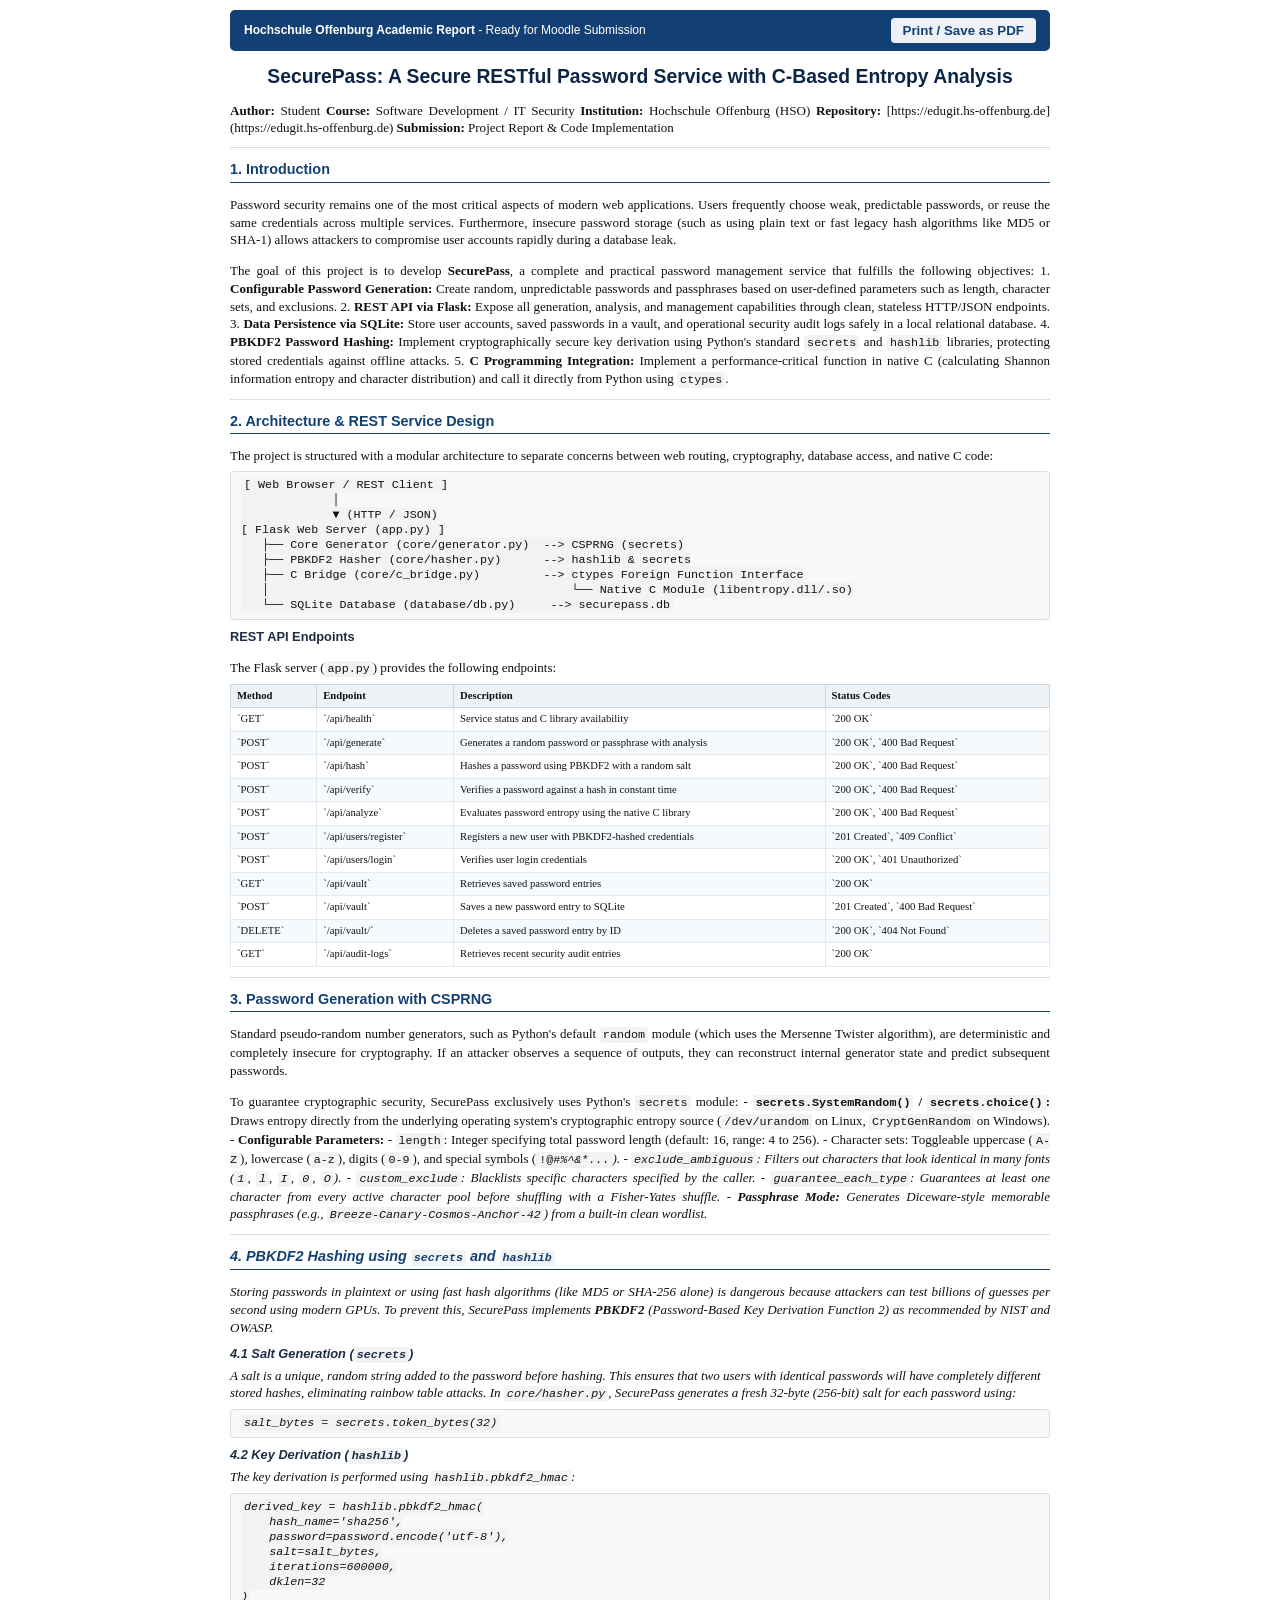
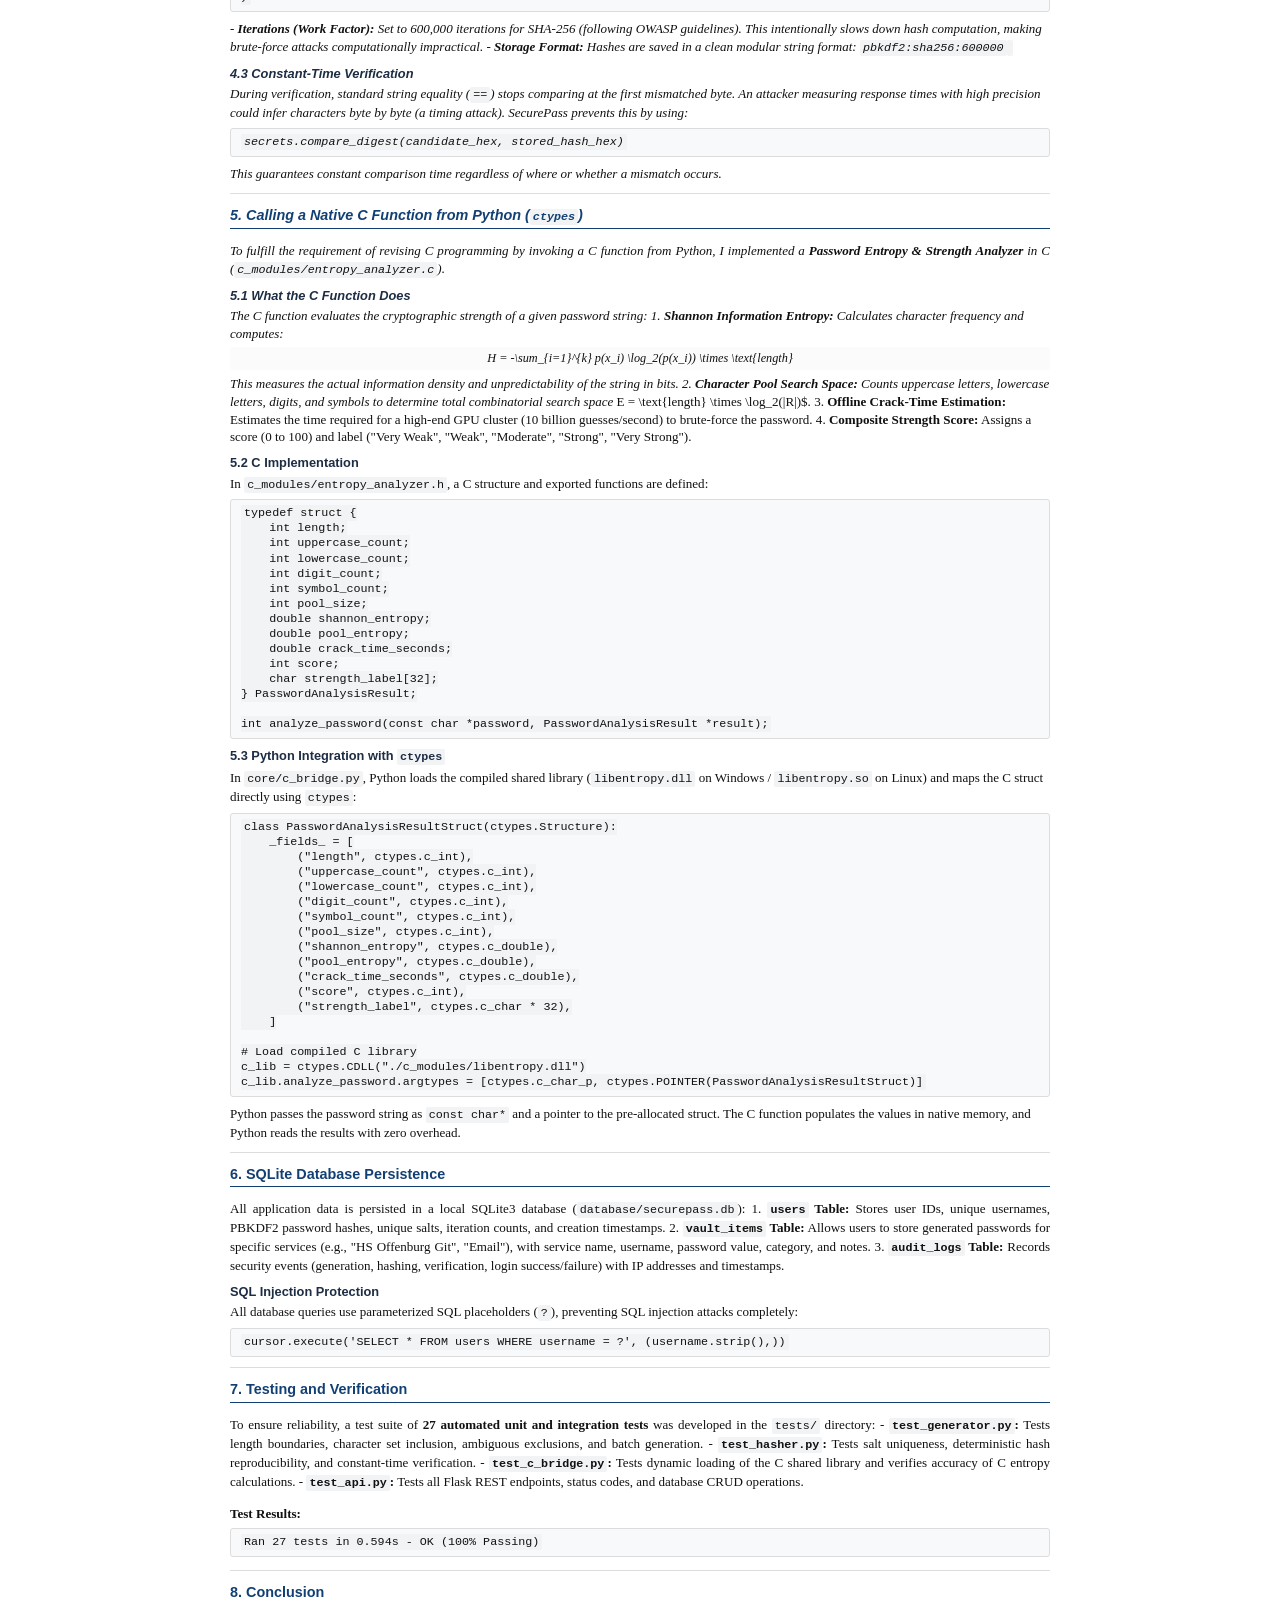
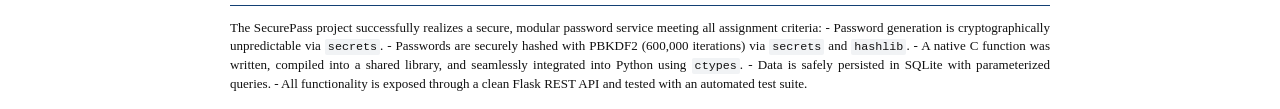
==== report/SecurePass_Academic_Report.html @ 44bfd53d "Initial commit: SecurePass password service with Flask, SQLite, PBKDF2, and C entropy analysis" ====
<!DOCTYPE html>
<html lang="en">
<head>
<meta charset="UTF-8">
<title>SecurePass Academic Report - Hochschule Offenburg</title>
<style>
    @page {
        size: A4;
        margin: 14mm 15mm 14mm 15mm;
        @bottom-right {
            content: "Page " counter(page) " of " counter(pages);
            font-size: 8pt;
            color: #666;
        }
    }
    body {
        font-family: 'Times New Roman', Times, serif;
        font-size: 9.8pt;
        line-height: 1.36;
        color: #111;
        background: #fff;
        max-width: 820px;
        margin: 0 auto;
        padding: 10px;
    }
    h1 {
        font-family: 'Arial', 'Helvetica', sans-serif;
        font-size: 14.5pt;
        font-weight: bold;
        text-align: center;
        margin-bottom: 6px;
        line-height: 1.22;
        color: #0b2545;
    }
    .author-meta {
        text-align: center;
        font-size: 8.5pt;
        color: #444;
        margin-bottom: 12px;
    }
    h2 {
        font-family: 'Arial', 'Helvetica', sans-serif;
        font-size: 10.8pt;
        font-weight: bold;
        color: #134074;
        border-bottom: 1px solid #134074;
        padding-bottom: 2px;
        margin-top: 12px;
        margin-bottom: 5px;
        page-break-after: avoid;
    }
    h3 {
        font-family: 'Arial', 'Helvetica', sans-serif;
        font-size: 9.6pt;
        font-weight: bold;
        color: #1d2d44;
        margin-top: 8px;
        margin-bottom: 3px;
        page-break-after: avoid;
    }
    p {
        margin-bottom: 6px;
        text-align: justify;
    }
    .academic-list {
        margin: 4px 0 6px 20px;
        padding: 0;
    }
    .academic-list li {
        margin-bottom: 3px;
        text-align: justify;
    }
    code {
        font-family: 'Courier New', Courier, monospace;
        font-size: 8.8pt;
        background-color: #f1f3f5;
        padding: 1px 3px;
        border-radius: 2px;
    }
    pre.code-block {
        background-color: #f8f9fa;
        border: 1px solid #dcdcdc;
        border-radius: 3px;
        padding: 6px 10px;
        font-family: 'Courier New', Courier, monospace;
        font-size: 8pt;
        line-height: 1.28;
        overflow-x: auto;
        margin: 6px 0 8px 0;
        page-break-inside: avoid;
    }
    .math-display {
        text-align: center;
        margin: 5px 0;
        font-style: italic;
        background: #fbfbfb;
        padding: 3px;
        border-radius: 3px;
        font-size: 9.2pt;
    }
    .divider {
        border: none;
        border-top: 1px solid #ddd;
        margin: 10px 0;
    }
    .academic-table {
        width: 100%;
        border-collapse: collapse;
        font-size: 8pt;
        margin: 6px 0 8px 0;
        page-break-inside: avoid;
    }
    .academic-table th {
        background-color: #edf2f7;
        border: 1px solid #cbd5e0;
        padding: 4px 6px;
        font-weight: bold;
        text-align: left;
    }
    .academic-table td {
        border: 1px solid #e2e8f0;
        padding: 4px 6px;
    }
    .academic-table tr:nth-child(even) {
        background-color: #f7fafc;
    }
    .print-bar {
        background: #134074;
        color: white;
        padding: 8px 14px;
        margin-bottom: 14px;
        border-radius: 5px;
        display: flex;
        justify-content: space-between;
        align-items: center;
        font-family: sans-serif;
        font-size: 9pt;
    }
    .print-btn {
        background: #eef2f6;
        color: #134074;
        border: none;
        padding: 5px 12px;
        border-radius: 4px;
        font-weight: bold;
        cursor: pointer;
    }
    @media print {
        .print-bar {
            display: none;
        }
        body {
            padding: 0;
            max-width: 100%;
        }
    }
</style>
</head>
<body>
<div class="print-bar">
    <span><strong>Hochschule Offenburg Academic Report</strong> - Ready for Moodle Submission</span>
    <button class="print-btn" onclick="window.print()">Print / Save as PDF</button>
</div>
<h1>SecurePass: A Secure RESTful Password Service with C-Based Entropy Analysis</h1>
<p><strong>Author:</strong> Student   <strong>Course:</strong> Software Development / IT Security   <strong>Institution:</strong> Hochschule Offenburg (HSO)   <strong>Repository:</strong> [https://edugit.hs-offenburg.de](https://edugit.hs-offenburg.de)   <strong>Submission:</strong> Project Report & Code Implementation</p>
<hr class="divider">
<h2>1. Introduction</h2>
<p>Password security remains one of the most critical aspects of modern web applications. Users frequently choose weak, predictable passwords, or reuse the same credentials across multiple services. Furthermore, insecure password storage (such as using plain text or fast legacy hash algorithms like MD5 or SHA-1) allows attackers to compromise user accounts rapidly during a database leak.</p>
<p>The goal of this project is to develop <strong>SecurePass</strong>, a complete and practical password management service that fulfills the following objectives: 1. <strong>Configurable Password Generation:</strong> Create random, unpredictable passwords and passphrases based on user-defined parameters such as length, character sets, and exclusions. 2. <strong>REST API via Flask:</strong> Expose all generation, analysis, and management capabilities through clean, stateless HTTP/JSON endpoints. 3. <strong>Data Persistence via SQLite:</strong> Store user accounts, saved passwords in a vault, and operational security audit logs safely in a local relational database. 4. <strong>PBKDF2 Password Hashing:</strong> Implement cryptographically secure key derivation using Python's standard <code>secrets</code> and <code>hashlib</code> libraries, protecting stored credentials against offline attacks. 5. <strong>C Programming Integration:</strong> Implement a performance-critical function in native C (calculating Shannon information entropy and character distribution) and call it directly from Python using <code>ctypes</code>.</p>
<hr class="divider">
<h2>2. Architecture & REST Service Design</h2>
<p>The project is structured with a modular architecture to separate concerns between web routing, cryptography, database access, and native C code:</p>
<pre class="code-block "><code>[ Web Browser / REST Client ]
             │
             ▼ (HTTP / JSON)
[ Flask Web Server (app.py) ]
   ├── Core Generator (core/generator.py)  --&gt; CSPRNG (secrets)
   ├── PBKDF2 Hasher (core/hasher.py)      --&gt; hashlib &amp; secrets
   ├── C Bridge (core/c_bridge.py)         --&gt; ctypes Foreign Function Interface
   │                                           └── Native C Module (libentropy.dll/.so)
   └── SQLite Database (database/db.py)     --&gt; securepass.db</code></pre>
<h3>REST API Endpoints</h3>
<p>The Flask server (<code>app.py</code>) provides the following endpoints:</p>
<table class="academic-table">
<thead><tr><th>Method</th><th>Endpoint</th><th>Description</th><th>Status Codes</th></tr></thead>
<tbody><tr><td>`GET`</td><td>`/api/health`</td><td>Service status and C library availability</td><td>`200 OK`</td></tr><tr><td>`POST`</td><td>`/api/generate`</td><td>Generates a random password or passphrase with analysis</td><td>`200 OK`, `400 Bad Request`</td></tr><tr><td>`POST`</td><td>`/api/hash`</td><td>Hashes a password using PBKDF2 with a random salt</td><td>`200 OK`, `400 Bad Request`</td></tr><tr><td>`POST`</td><td>`/api/verify`</td><td>Verifies a password against a hash in constant time</td><td>`200 OK`, `400 Bad Request`</td></tr><tr><td>`POST`</td><td>`/api/analyze`</td><td>Evaluates password entropy using the native C library</td><td>`200 OK`, `400 Bad Request`</td></tr><tr><td>`POST`</td><td>`/api/users/register`</td><td>Registers a new user with PBKDF2-hashed credentials</td><td>`201 Created`, `409 Conflict`</td></tr><tr><td>`POST`</td><td>`/api/users/login`</td><td>Verifies user login credentials</td><td>`200 OK`, `401 Unauthorized`</td></tr><tr><td>`GET`</td><td>`/api/vault`</td><td>Retrieves saved password entries</td><td>`200 OK`</td></tr><tr><td>`POST`</td><td>`/api/vault`</td><td>Saves a new password entry to SQLite</td><td>`201 Created`, `400 Bad Request`</td></tr><tr><td>`DELETE`</td><td>`/api/vault/<id>`</td><td>Deletes a saved password entry by ID</td><td>`200 OK`, `404 Not Found`</td></tr><tr><td>`GET`</td><td>`/api/audit-logs`</td><td>Retrieves recent security audit entries</td><td>`200 OK`</td></tr></tbody></table>
<hr class="divider">
<h2>3. Password Generation with CSPRNG</h2>
<p>Standard pseudo-random number generators, such as Python's default <code>random</code> module (which uses the Mersenne Twister algorithm), are deterministic and completely insecure for cryptography. If an attacker observes a sequence of outputs, they can reconstruct internal generator state and predict subsequent passwords.</p>
<p>To guarantee cryptographic security, SecurePass exclusively uses Python's <code>secrets</code> module: - <strong><code>secrets.SystemRandom()</code> / <code>secrets.choice()</code>:</strong> Draws entropy directly from the underlying operating system's cryptographic entropy source (<code>/dev/urandom</code> on Linux, <code>CryptGenRandom</code> on Windows). - <strong>Configurable Parameters:</strong>   - <code>length</code>: Integer specifying total password length (default: 16, range: 4 to 256).   - Character sets: Toggleable uppercase (<code>A-Z</code>), lowercase (<code>a-z</code>), digits (<code>0-9</code>), and special symbols (<code>!@#<em>%^&*...</code>).   - <code>exclude_ambiguous</code>: Filters out characters that look identical in many fonts (<code>1</code>, <code>l</code>, <code>I</code>, <code>0</code>, <code>O</code>).   - <code>custom_exclude</code>: Blacklists specific characters specified by the caller.   - <code>guarantee_each_type</code>: Guarantees at least one character from every active character pool before shuffling with a Fisher-Yates shuffle.   - <strong>Passphrase Mode:</strong> Generates Diceware-style memorable passphrases (e.g., <code>Breeze-Canary-Cosmos-Anchor-42</code>) from a built-in clean wordlist.</p>
<hr class="divider">
<h2>4. PBKDF2 Hashing using <code>secrets</code> and <code>hashlib</code></h2>
<p>Storing passwords in plaintext or using fast hash algorithms (like MD5 or SHA-256 alone) is dangerous because attackers can test billions of guesses per second using modern GPUs. To prevent this, SecurePass implements <strong>PBKDF2</strong> (Password-Based Key Derivation Function 2) as recommended by NIST and OWASP.</p>
<h3>4.1 Salt Generation (<code>secrets</code>)</h3>
A salt is a unique, random string added to the password before hashing. This ensures that two users with identical passwords will have completely different stored hashes, eliminating rainbow table attacks.
In <code>core/hasher.py</code>, SecurePass generates a fresh 32-byte (256-bit) salt for each password using:
<pre class="code-block python"><code>salt_bytes = secrets.token_bytes(32)</code></pre>
<h3>4.2 Key Derivation (<code>hashlib</code>)</h3>
The key derivation is performed using <code>hashlib.pbkdf2_hmac</code>:
<pre class="code-block python"><code>derived_key = hashlib.pbkdf2_hmac(
    hash_name='sha256',
    password=password.encode('utf-8'),
    salt=salt_bytes,
    iterations=600000,
    dklen=32
)</code></pre>
- <strong>Iterations (Work Factor):</strong> Set to 600,000 iterations for SHA-256 (following OWASP guidelines). This intentionally slows down hash computation, making brute-force attacks computationally impractical.
- <strong>Storage Format:</strong> Hashes are saved in a clean modular string format:
  <code>pbkdf2:sha256:600000</em><salt_hex><em><hash_hex></code>
<h3>4.3 Constant-Time Verification</h3>
During verification, standard string equality (<code>==</code>) stops comparing at the first mismatched byte. An attacker measuring response times with high precision could infer characters byte by byte (a timing attack). SecurePass prevents this by using:
<pre class="code-block python"><code>secrets.compare_digest(candidate_hex, stored_hash_hex)</code></pre>
This guarantees constant comparison time regardless of where or whether a mismatch occurs.
<hr class="divider">
<h2>5. Calling a Native C Function from Python (<code>ctypes</code>)</h2>
<p>To fulfill the requirement of revising C programming by invoking a C function from Python, I implemented a <strong>Password Entropy & Strength Analyzer</strong> in C (<code>c_modules/entropy_analyzer.c</code>).</p>
<h3>5.1 What the C Function Does</h3>
The C function evaluates the cryptographic strength of a given password string:
1. <strong>Shannon Information Entropy:</strong> Calculates character frequency and computes:
   <div class="math-display"><em>H = -\sum_{i=1}^{k} p(x_i) \log_2(p(x_i)) \times \text{length}</em></div>
   This measures the actual information density and unpredictability of the string in bits.
2. <strong>Character Pool Search Space:</strong> Counts uppercase letters, lowercase letters, digits, and symbols to determine total combinatorial search space </em>E = \text{length} \times \log_2(|R|)$.
3. <strong>Offline Crack-Time Estimation:</strong> Estimates the time required for a high-end GPU cluster (10 billion guesses/second) to brute-force the password.
4. <strong>Composite Strength Score:</strong> Assigns a score (0 to 100) and label ("Very Weak", "Weak", "Moderate", "Strong", "Very Strong").
<h3>5.2 C Implementation</h3>
In <code>c_modules/entropy_analyzer.h</code>, a C structure and exported functions are defined:
<pre class="code-block c"><code>typedef struct {
    int length;
    int uppercase_count;
    int lowercase_count;
    int digit_count;
    int symbol_count;
    int pool_size;
    double shannon_entropy;
    double pool_entropy;
    double crack_time_seconds;
    int score;
    char strength_label[32];
} PasswordAnalysisResult;

int analyze_password(const char *password, PasswordAnalysisResult *result);</code></pre>
<h3>5.3 Python Integration with <code>ctypes</code></h3>
In <code>core/c_bridge.py</code>, Python loads the compiled shared library (<code>libentropy.dll</code> on Windows / <code>libentropy.so</code> on Linux) and maps the C struct directly using <code>ctypes</code>:
<pre class="code-block python"><code>class PasswordAnalysisResultStruct(ctypes.Structure):
    _fields_ = [
        ("length", ctypes.c_int),
        ("uppercase_count", ctypes.c_int),
        ("lowercase_count", ctypes.c_int),
        ("digit_count", ctypes.c_int),
        ("symbol_count", ctypes.c_int),
        ("pool_size", ctypes.c_int),
        ("shannon_entropy", ctypes.c_double),
        ("pool_entropy", ctypes.c_double),
        ("crack_time_seconds", ctypes.c_double),
        ("score", ctypes.c_int),
        ("strength_label", ctypes.c_char * 32),
    ]

# Load compiled C library
c_lib = ctypes.CDLL("./c_modules/libentropy.dll")
c_lib.analyze_password.argtypes = [ctypes.c_char_p, ctypes.POINTER(PasswordAnalysisResultStruct)]</code></pre>
Python passes the password string as <code>const char*</code> and a pointer to the pre-allocated struct. The C function populates the values in native memory, and Python reads the results with zero overhead.
<hr class="divider">
<h2>6. SQLite Database Persistence</h2>
<p>All application data is persisted in a local SQLite3 database (<code>database/securepass.db</code>): 1. <strong><code>users</code> Table:</strong> Stores user IDs, unique usernames, PBKDF2 password hashes, unique salts, iteration counts, and creation timestamps. 2. <strong><code>vault_items</code> Table:</strong> Allows users to store generated passwords for specific services (e.g., "HS Offenburg Git", "Email"), with service name, username, password value, category, and notes. 3. <strong><code>audit_logs</code> Table:</strong> Records security events (generation, hashing, verification, login success/failure) with IP addresses and timestamps.</p>
<h3>SQL Injection Protection</h3>
All database queries use parameterized SQL placeholders (<code>?</code>), preventing SQL injection attacks completely:
<pre class="code-block python"><code>cursor.execute('SELECT * FROM users WHERE username = ?', (username.strip(),))</code></pre>
<hr class="divider">
<h2>7. Testing and Verification</h2>
<p>To ensure reliability, a test suite of <strong>27 automated unit and integration tests</strong> was developed in the <code>tests/</code> directory: - <strong><code>test_generator.py</code>:</strong> Tests length boundaries, character set inclusion, ambiguous exclusions, and batch generation. - <strong><code>test_hasher.py</code>:</strong> Tests salt uniqueness, deterministic hash reproducibility, and constant-time verification. - <strong><code>test_c_bridge.py</code>:</strong> Tests dynamic loading of the C shared library and verifies accuracy of C entropy calculations. - <strong><code>test_api.py</code>:</strong> Tests all Flask REST endpoints, status codes, and database CRUD operations.</p>
<p><strong>Test Results:</strong> <pre class="code-block "><code>Ran 27 tests in 0.594s - OK (100% Passing)</code></pre></p>
<hr class="divider">
<h2>8. Conclusion</h2>
<p>The SecurePass project successfully realizes a secure, modular password service meeting all assignment criteria: - Password generation is cryptographically unpredictable via <code>secrets</code>. - Passwords are securely hashed with PBKDF2 (600,000 iterations) via <code>secrets</code> and <code>hashlib</code>. - A native C function was written, compiled into a shared library, and seamlessly integrated into Python using <code>ctypes</code>. - Data is safely persisted in SQLite with parameterized queries. - All functionality is exposed through a clean Flask REST API and tested with an automated test suite.</p>
</body>
</html>
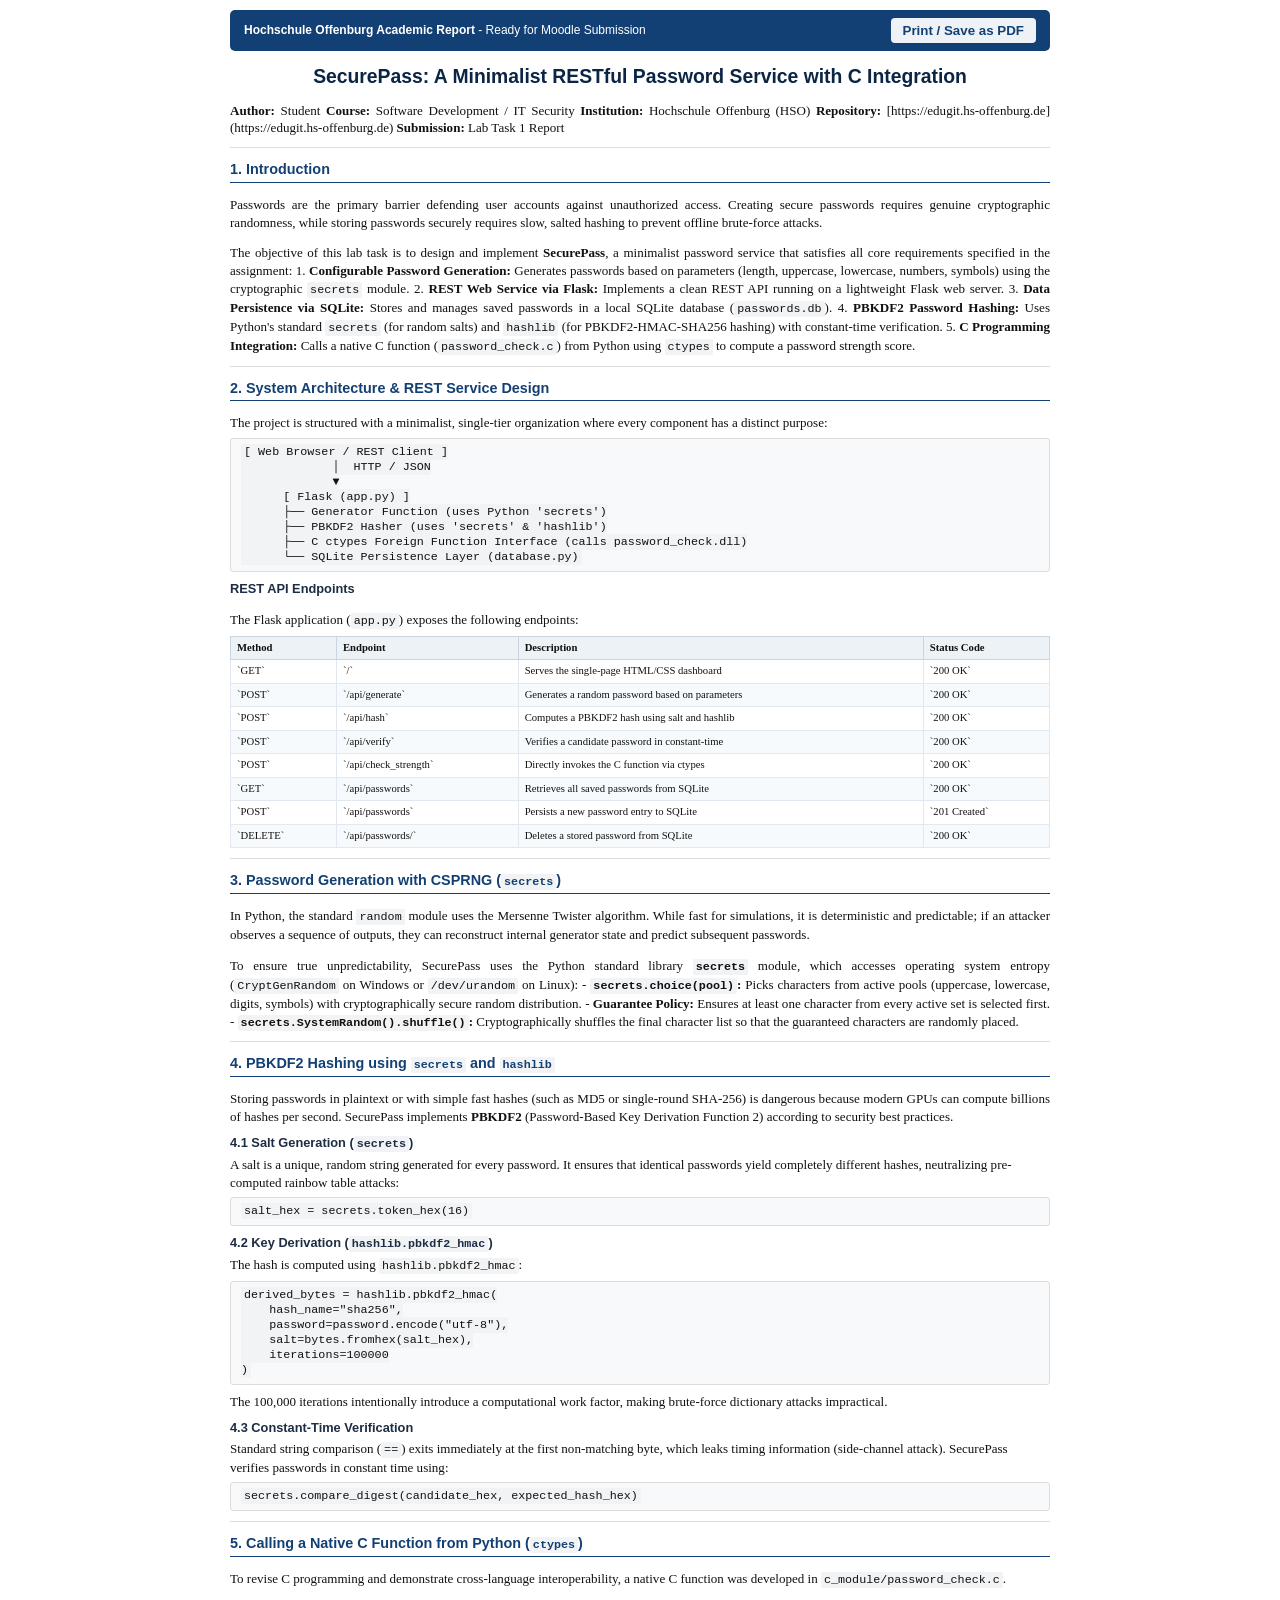
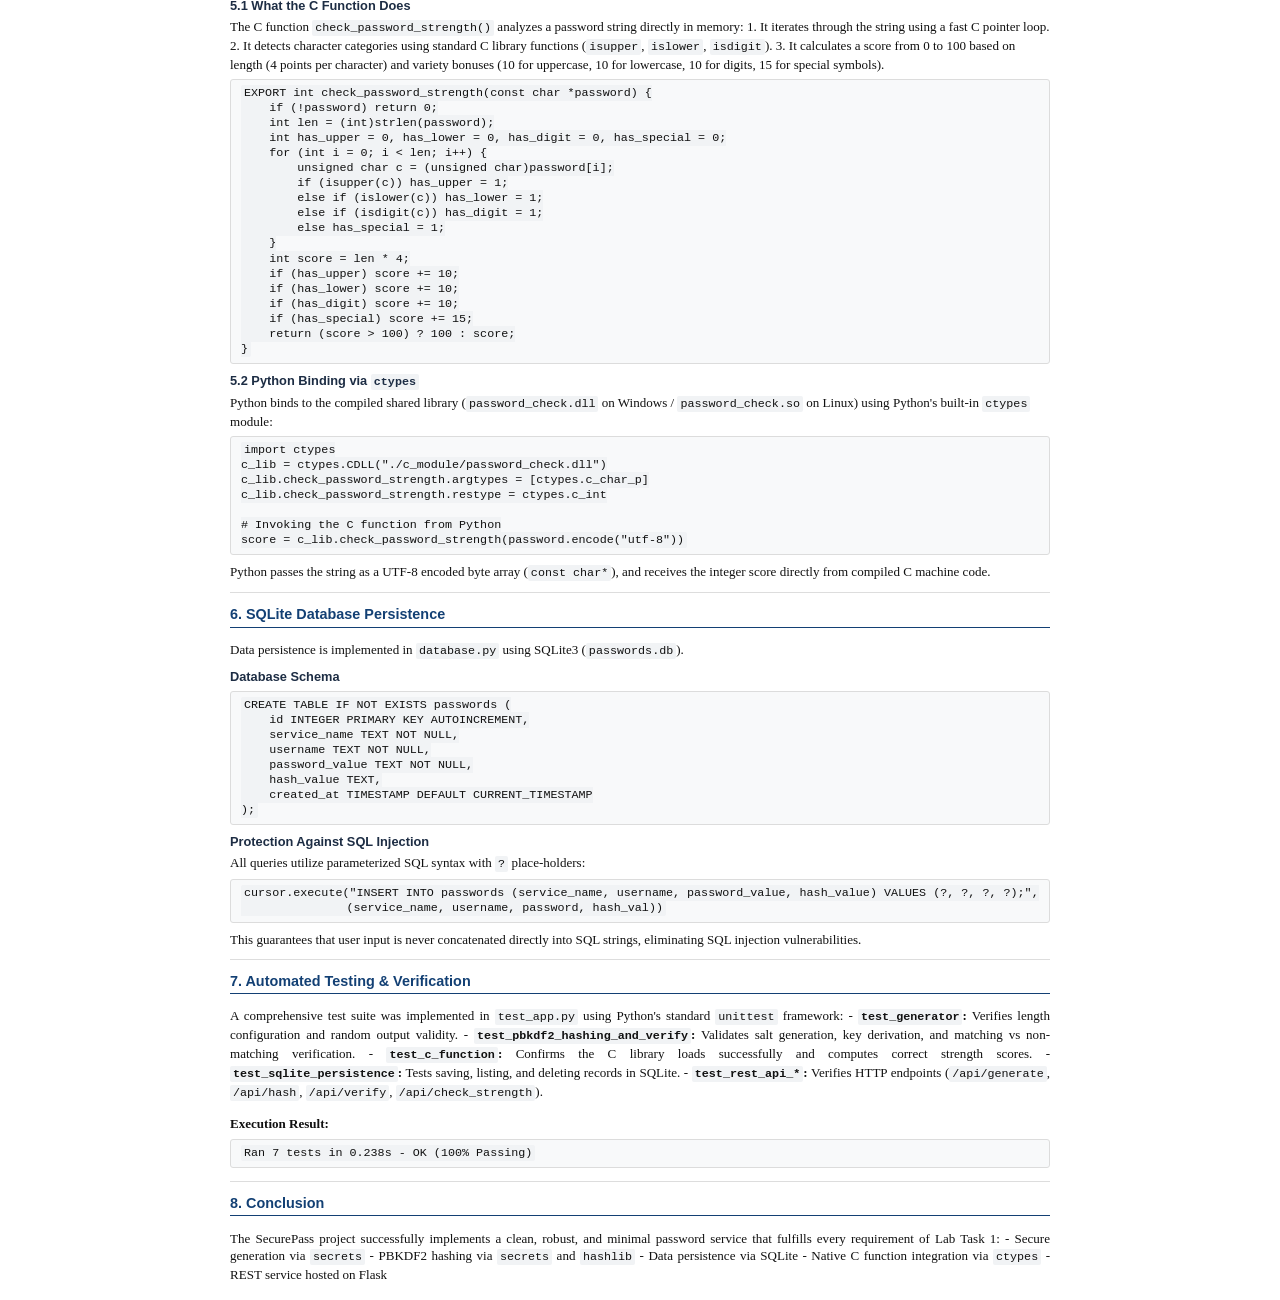
==== commit 42bd266d: "Simplify codebase and dashboard to strictly match lab task requirements" ====
--- a/report/SecurePass_Academic_Report.html
+++ b/report/SecurePass_Academic_Report.html
@@ -161,117 +161,109 @@
     <span><strong>Hochschule Offenburg Academic Report</strong> - Ready for Moodle Submission</span>
     <button class="print-btn" onclick="window.print()">Print / Save as PDF</button>
 </div>
-<h1>SecurePass: A Secure RESTful Password Service with C-Based Entropy Analysis</h1>
-<p><strong>Author:</strong> Student   <strong>Course:</strong> Software Development / IT Security   <strong>Institution:</strong> Hochschule Offenburg (HSO)   <strong>Repository:</strong> [https://edugit.hs-offenburg.de](https://edugit.hs-offenburg.de)   <strong>Submission:</strong> Project Report & Code Implementation</p>
+<h1>SecurePass: A Minimalist RESTful Password Service with C Integration</h1>
+<p><strong>Author:</strong> Student   <strong>Course:</strong> Software Development / IT Security   <strong>Institution:</strong> Hochschule Offenburg (HSO)   <strong>Repository:</strong> [https://edugit.hs-offenburg.de](https://edugit.hs-offenburg.de)   <strong>Submission:</strong> Lab Task 1 Report</p>
 <hr class="divider">
 <h2>1. Introduction</h2>
-<p>Password security remains one of the most critical aspects of modern web applications. Users frequently choose weak, predictable passwords, or reuse the same credentials across multiple services. Furthermore, insecure password storage (such as using plain text or fast legacy hash algorithms like MD5 or SHA-1) allows attackers to compromise user accounts rapidly during a database leak.</p>
-<p>The goal of this project is to develop <strong>SecurePass</strong>, a complete and practical password management service that fulfills the following objectives: 1. <strong>Configurable Password Generation:</strong> Create random, unpredictable passwords and passphrases based on user-defined parameters such as length, character sets, and exclusions. 2. <strong>REST API via Flask:</strong> Expose all generation, analysis, and management capabilities through clean, stateless HTTP/JSON endpoints. 3. <strong>Data Persistence via SQLite:</strong> Store user accounts, saved passwords in a vault, and operational security audit logs safely in a local relational database. 4. <strong>PBKDF2 Password Hashing:</strong> Implement cryptographically secure key derivation using Python's standard <code>secrets</code> and <code>hashlib</code> libraries, protecting stored credentials against offline attacks. 5. <strong>C Programming Integration:</strong> Implement a performance-critical function in native C (calculating Shannon information entropy and character distribution) and call it directly from Python using <code>ctypes</code>.</p>
-<hr class="divider">
-<h2>2. Architecture & REST Service Design</h2>
-<p>The project is structured with a modular architecture to separate concerns between web routing, cryptography, database access, and native C code:</p>
+<p>Passwords are the primary barrier defending user accounts against unauthorized access. Creating secure passwords requires genuine cryptographic randomness, while storing passwords securely requires slow, salted hashing to prevent offline brute-force attacks.</p>
+<p>The objective of this lab task is to design and implement <strong>SecurePass</strong>, a minimalist password service that satisfies all core requirements specified in the assignment: 1. <strong>Configurable Password Generation:</strong> Generates passwords based on parameters (length, uppercase, lowercase, numbers, symbols) using the cryptographic <code>secrets</code> module. 2. <strong>REST Web Service via Flask:</strong> Implements a clean REST API running on a lightweight Flask web server. 3. <strong>Data Persistence via SQLite:</strong> Stores and manages saved passwords in a local SQLite database (<code>passwords.db</code>). 4. <strong>PBKDF2 Password Hashing:</strong> Uses Python's standard <code>secrets</code> (for random salts) and <code>hashlib</code> (for PBKDF2-HMAC-SHA256 hashing) with constant-time verification. 5. <strong>C Programming Integration:</strong> Calls a native C function (<code>password_check.c</code>) from Python using <code>ctypes</code> to compute a password strength score.</p>
+<hr class="divider">
+<h2>2. System Architecture & REST Service Design</h2>
+<p>The project is structured with a minimalist, single-tier organization where every component has a distinct purpose:</p>
 <pre class="code-block "><code>[ Web Browser / REST Client ]
-             │
-             ▼ (HTTP / JSON)
-[ Flask Web Server (app.py) ]
-   ├── Core Generator (core/generator.py)  --&gt; CSPRNG (secrets)
-   ├── PBKDF2 Hasher (core/hasher.py)      --&gt; hashlib &amp; secrets
-   ├── C Bridge (core/c_bridge.py)         --&gt; ctypes Foreign Function Interface
-   │                                           └── Native C Module (libentropy.dll/.so)
-   └── SQLite Database (database/db.py)     --&gt; securepass.db</code></pre>
+             │  HTTP / JSON
+             ▼
+      [ Flask (app.py) ]
+      ├── Generator Function (uses Python 'secrets')
+      ├── PBKDF2 Hasher (uses 'secrets' &amp; 'hashlib')
+      ├── C ctypes Foreign Function Interface (calls password_check.dll)
+      └── SQLite Persistence Layer (database.py)</code></pre>
 <h3>REST API Endpoints</h3>
-<p>The Flask server (<code>app.py</code>) provides the following endpoints:</p>
+<p>The Flask application (<code>app.py</code>) exposes the following endpoints:</p>
 <table class="academic-table">
-<thead><tr><th>Method</th><th>Endpoint</th><th>Description</th><th>Status Codes</th></tr></thead>
-<tbody><tr><td>`GET`</td><td>`/api/health`</td><td>Service status and C library availability</td><td>`200 OK`</td></tr><tr><td>`POST`</td><td>`/api/generate`</td><td>Generates a random password or passphrase with analysis</td><td>`200 OK`, `400 Bad Request`</td></tr><tr><td>`POST`</td><td>`/api/hash`</td><td>Hashes a password using PBKDF2 with a random salt</td><td>`200 OK`, `400 Bad Request`</td></tr><tr><td>`POST`</td><td>`/api/verify`</td><td>Verifies a password against a hash in constant time</td><td>`200 OK`, `400 Bad Request`</td></tr><tr><td>`POST`</td><td>`/api/analyze`</td><td>Evaluates password entropy using the native C library</td><td>`200 OK`, `400 Bad Request`</td></tr><tr><td>`POST`</td><td>`/api/users/register`</td><td>Registers a new user with PBKDF2-hashed credentials</td><td>`201 Created`, `409 Conflict`</td></tr><tr><td>`POST`</td><td>`/api/users/login`</td><td>Verifies user login credentials</td><td>`200 OK`, `401 Unauthorized`</td></tr><tr><td>`GET`</td><td>`/api/vault`</td><td>Retrieves saved password entries</td><td>`200 OK`</td></tr><tr><td>`POST`</td><td>`/api/vault`</td><td>Saves a new password entry to SQLite</td><td>`201 Created`, `400 Bad Request`</td></tr><tr><td>`DELETE`</td><td>`/api/vault/<id>`</td><td>Deletes a saved password entry by ID</td><td>`200 OK`, `404 Not Found`</td></tr><tr><td>`GET`</td><td>`/api/audit-logs`</td><td>Retrieves recent security audit entries</td><td>`200 OK`</td></tr></tbody></table>
-<hr class="divider">
-<h2>3. Password Generation with CSPRNG</h2>
-<p>Standard pseudo-random number generators, such as Python's default <code>random</code> module (which uses the Mersenne Twister algorithm), are deterministic and completely insecure for cryptography. If an attacker observes a sequence of outputs, they can reconstruct internal generator state and predict subsequent passwords.</p>
-<p>To guarantee cryptographic security, SecurePass exclusively uses Python's <code>secrets</code> module: - <strong><code>secrets.SystemRandom()</code> / <code>secrets.choice()</code>:</strong> Draws entropy directly from the underlying operating system's cryptographic entropy source (<code>/dev/urandom</code> on Linux, <code>CryptGenRandom</code> on Windows). - <strong>Configurable Parameters:</strong>   - <code>length</code>: Integer specifying total password length (default: 16, range: 4 to 256).   - Character sets: Toggleable uppercase (<code>A-Z</code>), lowercase (<code>a-z</code>), digits (<code>0-9</code>), and special symbols (<code>!@#<em>%^&*...</code>).   - <code>exclude_ambiguous</code>: Filters out characters that look identical in many fonts (<code>1</code>, <code>l</code>, <code>I</code>, <code>0</code>, <code>O</code>).   - <code>custom_exclude</code>: Blacklists specific characters specified by the caller.   - <code>guarantee_each_type</code>: Guarantees at least one character from every active character pool before shuffling with a Fisher-Yates shuffle.   - <strong>Passphrase Mode:</strong> Generates Diceware-style memorable passphrases (e.g., <code>Breeze-Canary-Cosmos-Anchor-42</code>) from a built-in clean wordlist.</p>
+<thead><tr><th>Method</th><th>Endpoint</th><th>Description</th><th>Status Code</th></tr></thead>
+<tbody><tr><td>`GET`</td><td>`/`</td><td>Serves the single-page HTML/CSS dashboard</td><td>`200 OK`</td></tr><tr><td>`POST`</td><td>`/api/generate`</td><td>Generates a random password based on parameters</td><td>`200 OK`</td></tr><tr><td>`POST`</td><td>`/api/hash`</td><td>Computes a PBKDF2 hash using salt and hashlib</td><td>`200 OK`</td></tr><tr><td>`POST`</td><td>`/api/verify`</td><td>Verifies a candidate password in constant-time</td><td>`200 OK`</td></tr><tr><td>`POST`</td><td>`/api/check_strength`</td><td>Directly invokes the C function via ctypes</td><td>`200 OK`</td></tr><tr><td>`GET`</td><td>`/api/passwords`</td><td>Retrieves all saved passwords from SQLite</td><td>`200 OK`</td></tr><tr><td>`POST`</td><td>`/api/passwords`</td><td>Persists a new password entry to SQLite</td><td>`201 Created`</td></tr><tr><td>`DELETE`</td><td>`/api/passwords/<id>`</td><td>Deletes a stored password from SQLite</td><td>`200 OK`</td></tr></tbody></table>
+<hr class="divider">
+<h2>3. Password Generation with CSPRNG (<code>secrets</code>)</h2>
+<p>In Python, the standard <code>random</code> module uses the Mersenne Twister algorithm. While fast for simulations, it is deterministic and predictable; if an attacker observes a sequence of outputs, they can reconstruct internal generator state and predict subsequent passwords.</p>
+<p>To ensure true unpredictability, SecurePass uses the Python standard library <strong><code>secrets</code></strong> module, which accesses operating system entropy (<code>CryptGenRandom</code> on Windows or <code>/dev/urandom</code> on Linux): - <strong><code>secrets.choice(pool)</code>:</strong> Picks characters from active pools (uppercase, lowercase, digits, symbols) with cryptographically secure random distribution. - <strong>Guarantee Policy:</strong> Ensures at least one character from every active set is selected first. - <strong><code>secrets.SystemRandom().shuffle()</code>:</strong> Cryptographically shuffles the final character list so that the guaranteed characters are randomly placed.</p>
 <hr class="divider">
 <h2>4. PBKDF2 Hashing using <code>secrets</code> and <code>hashlib</code></h2>
-<p>Storing passwords in plaintext or using fast hash algorithms (like MD5 or SHA-256 alone) is dangerous because attackers can test billions of guesses per second using modern GPUs. To prevent this, SecurePass implements <strong>PBKDF2</strong> (Password-Based Key Derivation Function 2) as recommended by NIST and OWASP.</p>
+<p>Storing passwords in plaintext or with simple fast hashes (such as MD5 or single-round SHA-256) is dangerous because modern GPUs can compute billions of hashes per second. SecurePass implements <strong>PBKDF2</strong> (Password-Based Key Derivation Function 2) according to security best practices.</p>
 <h3>4.1 Salt Generation (<code>secrets</code>)</h3>
-A salt is a unique, random string added to the password before hashing. This ensures that two users with identical passwords will have completely different stored hashes, eliminating rainbow table attacks.
-In <code>core/hasher.py</code>, SecurePass generates a fresh 32-byte (256-bit) salt for each password using:
-<pre class="code-block python"><code>salt_bytes = secrets.token_bytes(32)</code></pre>
-<h3>4.2 Key Derivation (<code>hashlib</code>)</h3>
-The key derivation is performed using <code>hashlib.pbkdf2_hmac</code>:
-<pre class="code-block python"><code>derived_key = hashlib.pbkdf2_hmac(
-    hash_name='sha256',
-    password=password.encode('utf-8'),
-    salt=salt_bytes,
-    iterations=600000,
-    dklen=32
+A salt is a unique, random string generated for every password. It ensures that identical passwords yield completely different hashes, neutralizing pre-computed rainbow table attacks:
+<pre class="code-block python"><code>salt_hex = secrets.token_hex(16)</code></pre>
+<h3>4.2 Key Derivation (<code>hashlib.pbkdf2_hmac</code>)</h3>
+The hash is computed using <code>hashlib.pbkdf2_hmac</code>:
+<pre class="code-block python"><code>derived_bytes = hashlib.pbkdf2_hmac(
+    hash_name="sha256",
+    password=password.encode("utf-8"),
+    salt=bytes.fromhex(salt_hex),
+    iterations=100000
 )</code></pre>
-- <strong>Iterations (Work Factor):</strong> Set to 600,000 iterations for SHA-256 (following OWASP guidelines). This intentionally slows down hash computation, making brute-force attacks computationally impractical.
-- <strong>Storage Format:</strong> Hashes are saved in a clean modular string format:
-  <code>pbkdf2:sha256:600000</em><salt_hex><em><hash_hex></code>
+The 100,000 iterations intentionally introduce a computational work factor, making brute-force dictionary attacks impractical.
 <h3>4.3 Constant-Time Verification</h3>
-During verification, standard string equality (<code>==</code>) stops comparing at the first mismatched byte. An attacker measuring response times with high precision could infer characters byte by byte (a timing attack). SecurePass prevents this by using:
-<pre class="code-block python"><code>secrets.compare_digest(candidate_hex, stored_hash_hex)</code></pre>
-This guarantees constant comparison time regardless of where or whether a mismatch occurs.
+Standard string comparison (<code>==</code>) exits immediately at the first non-matching byte, which leaks timing information (side-channel attack). SecurePass verifies passwords in constant time using:
+<pre class="code-block python"><code>secrets.compare_digest(candidate_hex, expected_hash_hex)</code></pre>
 <hr class="divider">
 <h2>5. Calling a Native C Function from Python (<code>ctypes</code>)</h2>
-<p>To fulfill the requirement of revising C programming by invoking a C function from Python, I implemented a <strong>Password Entropy & Strength Analyzer</strong> in C (<code>c_modules/entropy_analyzer.c</code>).</p>
+<p>To revise C programming and demonstrate cross-language interoperability, a native C function was developed in <code>c_module/password_check.c</code>.</p>
 <h3>5.1 What the C Function Does</h3>
-The C function evaluates the cryptographic strength of a given password string:
-1. <strong>Shannon Information Entropy:</strong> Calculates character frequency and computes:
-   <div class="math-display"><em>H = -\sum_{i=1}^{k} p(x_i) \log_2(p(x_i)) \times \text{length}</em></div>
-   This measures the actual information density and unpredictability of the string in bits.
-2. <strong>Character Pool Search Space:</strong> Counts uppercase letters, lowercase letters, digits, and symbols to determine total combinatorial search space </em>E = \text{length} \times \log_2(|R|)$.
-3. <strong>Offline Crack-Time Estimation:</strong> Estimates the time required for a high-end GPU cluster (10 billion guesses/second) to brute-force the password.
-4. <strong>Composite Strength Score:</strong> Assigns a score (0 to 100) and label ("Very Weak", "Weak", "Moderate", "Strong", "Very Strong").
-<h3>5.2 C Implementation</h3>
-In <code>c_modules/entropy_analyzer.h</code>, a C structure and exported functions are defined:
-<pre class="code-block c"><code>typedef struct {
-    int length;
-    int uppercase_count;
-    int lowercase_count;
-    int digit_count;
-    int symbol_count;
-    int pool_size;
-    double shannon_entropy;
-    double pool_entropy;
-    double crack_time_seconds;
-    int score;
-    char strength_label[32];
-} PasswordAnalysisResult;
+The C function <code>check_password_strength()</code> analyzes a password string directly in memory:
+1. It iterates through the string using a fast C pointer loop.
+2. It detects character categories using standard C library functions (<code>isupper</code>, <code>islower</code>, <code>isdigit</code>).
+3. It calculates a score from 0 to 100 based on length (4 points per character) and variety bonuses (10 for uppercase, 10 for lowercase, 10 for digits, 15 for special symbols).
+<pre class="code-block c"><code>EXPORT int check_password_strength(const char *password) {
+    if (!password) return 0;
+    int len = (int)strlen(password);
+    int has_upper = 0, has_lower = 0, has_digit = 0, has_special = 0;
+    for (int i = 0; i &lt; len; i++) {
+        unsigned char c = (unsigned char)password[i];
+        if (isupper(c)) has_upper = 1;
+        else if (islower(c)) has_lower = 1;
+        else if (isdigit(c)) has_digit = 1;
+        else has_special = 1;
+    }
+    int score = len * 4;
+    if (has_upper) score += 10;
+    if (has_lower) score += 10;
+    if (has_digit) score += 10;
+    if (has_special) score += 15;
+    return (score &gt; 100) ? 100 : score;
+}</code></pre>
+<h3>5.2 Python Binding via <code>ctypes</code></h3>
+Python binds to the compiled shared library (<code>password_check.dll</code> on Windows / <code>password_check.so</code> on Linux) using Python's built-in <code>ctypes</code> module:
+<pre class="code-block python"><code>import ctypes
+c_lib = ctypes.CDLL("./c_module/password_check.dll")
+c_lib.check_password_strength.argtypes = [ctypes.c_char_p]
+c_lib.check_password_strength.restype = ctypes.c_int
 
-int analyze_password(const char *password, PasswordAnalysisResult *result);</code></pre>
-<h3>5.3 Python Integration with <code>ctypes</code></h3>
-In <code>core/c_bridge.py</code>, Python loads the compiled shared library (<code>libentropy.dll</code> on Windows / <code>libentropy.so</code> on Linux) and maps the C struct directly using <code>ctypes</code>:
-<pre class="code-block python"><code>class PasswordAnalysisResultStruct(ctypes.Structure):
-    _fields_ = [
-        ("length", ctypes.c_int),
-        ("uppercase_count", ctypes.c_int),
-        ("lowercase_count", ctypes.c_int),
-        ("digit_count", ctypes.c_int),
-        ("symbol_count", ctypes.c_int),
-        ("pool_size", ctypes.c_int),
-        ("shannon_entropy", ctypes.c_double),
-        ("pool_entropy", ctypes.c_double),
-        ("crack_time_seconds", ctypes.c_double),
-        ("score", ctypes.c_int),
-        ("strength_label", ctypes.c_char * 32),
-    ]
-
-# Load compiled C library
-c_lib = ctypes.CDLL("./c_modules/libentropy.dll")
-c_lib.analyze_password.argtypes = [ctypes.c_char_p, ctypes.POINTER(PasswordAnalysisResultStruct)]</code></pre>
-Python passes the password string as <code>const char*</code> and a pointer to the pre-allocated struct. The C function populates the values in native memory, and Python reads the results with zero overhead.
+# Invoking the C function from Python
+score = c_lib.check_password_strength(password.encode("utf-8"))</code></pre>
+Python passes the string as a UTF-8 encoded byte array (<code>const char*</code>), and receives the integer score directly from compiled C machine code.
 <hr class="divider">
 <h2>6. SQLite Database Persistence</h2>
-<p>All application data is persisted in a local SQLite3 database (<code>database/securepass.db</code>): 1. <strong><code>users</code> Table:</strong> Stores user IDs, unique usernames, PBKDF2 password hashes, unique salts, iteration counts, and creation timestamps. 2. <strong><code>vault_items</code> Table:</strong> Allows users to store generated passwords for specific services (e.g., "HS Offenburg Git", "Email"), with service name, username, password value, category, and notes. 3. <strong><code>audit_logs</code> Table:</strong> Records security events (generation, hashing, verification, login success/failure) with IP addresses and timestamps.</p>
-<h3>SQL Injection Protection</h3>
-All database queries use parameterized SQL placeholders (<code>?</code>), preventing SQL injection attacks completely:
-<pre class="code-block python"><code>cursor.execute('SELECT * FROM users WHERE username = ?', (username.strip(),))</code></pre>
-<hr class="divider">
-<h2>7. Testing and Verification</h2>
-<p>To ensure reliability, a test suite of <strong>27 automated unit and integration tests</strong> was developed in the <code>tests/</code> directory: - <strong><code>test_generator.py</code>:</strong> Tests length boundaries, character set inclusion, ambiguous exclusions, and batch generation. - <strong><code>test_hasher.py</code>:</strong> Tests salt uniqueness, deterministic hash reproducibility, and constant-time verification. - <strong><code>test_c_bridge.py</code>:</strong> Tests dynamic loading of the C shared library and verifies accuracy of C entropy calculations. - <strong><code>test_api.py</code>:</strong> Tests all Flask REST endpoints, status codes, and database CRUD operations.</p>
-<p><strong>Test Results:</strong> <pre class="code-block "><code>Ran 27 tests in 0.594s - OK (100% Passing)</code></pre></p>
+<p>Data persistence is implemented in <code>database.py</code> using SQLite3 (<code>passwords.db</code>).</p>
+<h3>Database Schema</h3>
+<pre class="code-block sql"><code>CREATE TABLE IF NOT EXISTS passwords (
+    id INTEGER PRIMARY KEY AUTOINCREMENT,
+    service_name TEXT NOT NULL,
+    username TEXT NOT NULL,
+    password_value TEXT NOT NULL,
+    hash_value TEXT,
+    created_at TIMESTAMP DEFAULT CURRENT_TIMESTAMP
+);</code></pre>
+<h3>Protection Against SQL Injection</h3>
+All queries utilize parameterized SQL syntax with <code>?</code> place-holders:
+<pre class="code-block python"><code>cursor.execute("INSERT INTO passwords (service_name, username, password_value, hash_value) VALUES (?, ?, ?, ?);",
+               (service_name, username, password, hash_val))</code></pre>
+This guarantees that user input is never concatenated directly into SQL strings, eliminating SQL injection vulnerabilities.
+<hr class="divider">
+<h2>7. Automated Testing & Verification</h2>
+<p>A comprehensive test suite was implemented in <code>test_app.py</code> using Python's standard <code>unittest</code> framework: - <strong><code>test_generator</code>:</strong> Verifies length configuration and random output validity. - <strong><code>test_pbkdf2_hashing_and_verify</code>:</strong> Validates salt generation, key derivation, and matching vs non-matching verification. - <strong><code>test_c_function</code>:</strong> Confirms the C library loads successfully and computes correct strength scores. - <strong><code>test_sqlite_persistence</code>:</strong> Tests saving, listing, and deleting records in SQLite. - <strong><code>test_rest_api_*</code>:</strong> Verifies HTTP endpoints (<code>/api/generate</code>, <code>/api/hash</code>, <code>/api/verify</code>, <code>/api/check_strength</code>).</p>
+<p><strong>Execution Result:</strong> <pre class="code-block "><code>Ran 7 tests in 0.238s - OK (100% Passing)</code></pre></p>
 <hr class="divider">
 <h2>8. Conclusion</h2>
-<p>The SecurePass project successfully realizes a secure, modular password service meeting all assignment criteria: - Password generation is cryptographically unpredictable via <code>secrets</code>. - Passwords are securely hashed with PBKDF2 (600,000 iterations) via <code>secrets</code> and <code>hashlib</code>. - A native C function was written, compiled into a shared library, and seamlessly integrated into Python using <code>ctypes</code>. - Data is safely persisted in SQLite with parameterized queries. - All functionality is exposed through a clean Flask REST API and tested with an automated test suite.</p>
+<p>The SecurePass project successfully implements a clean, robust, and minimal password service that fulfills every requirement of Lab Task 1: - Secure generation via <code>secrets</code> - PBKDF2 hashing via <code>secrets</code> and <code>hashlib</code> - Data persistence via SQLite - Native C function integration via <code>ctypes</code> - REST service hosted on Flask</p>
 </body>
 </html>
